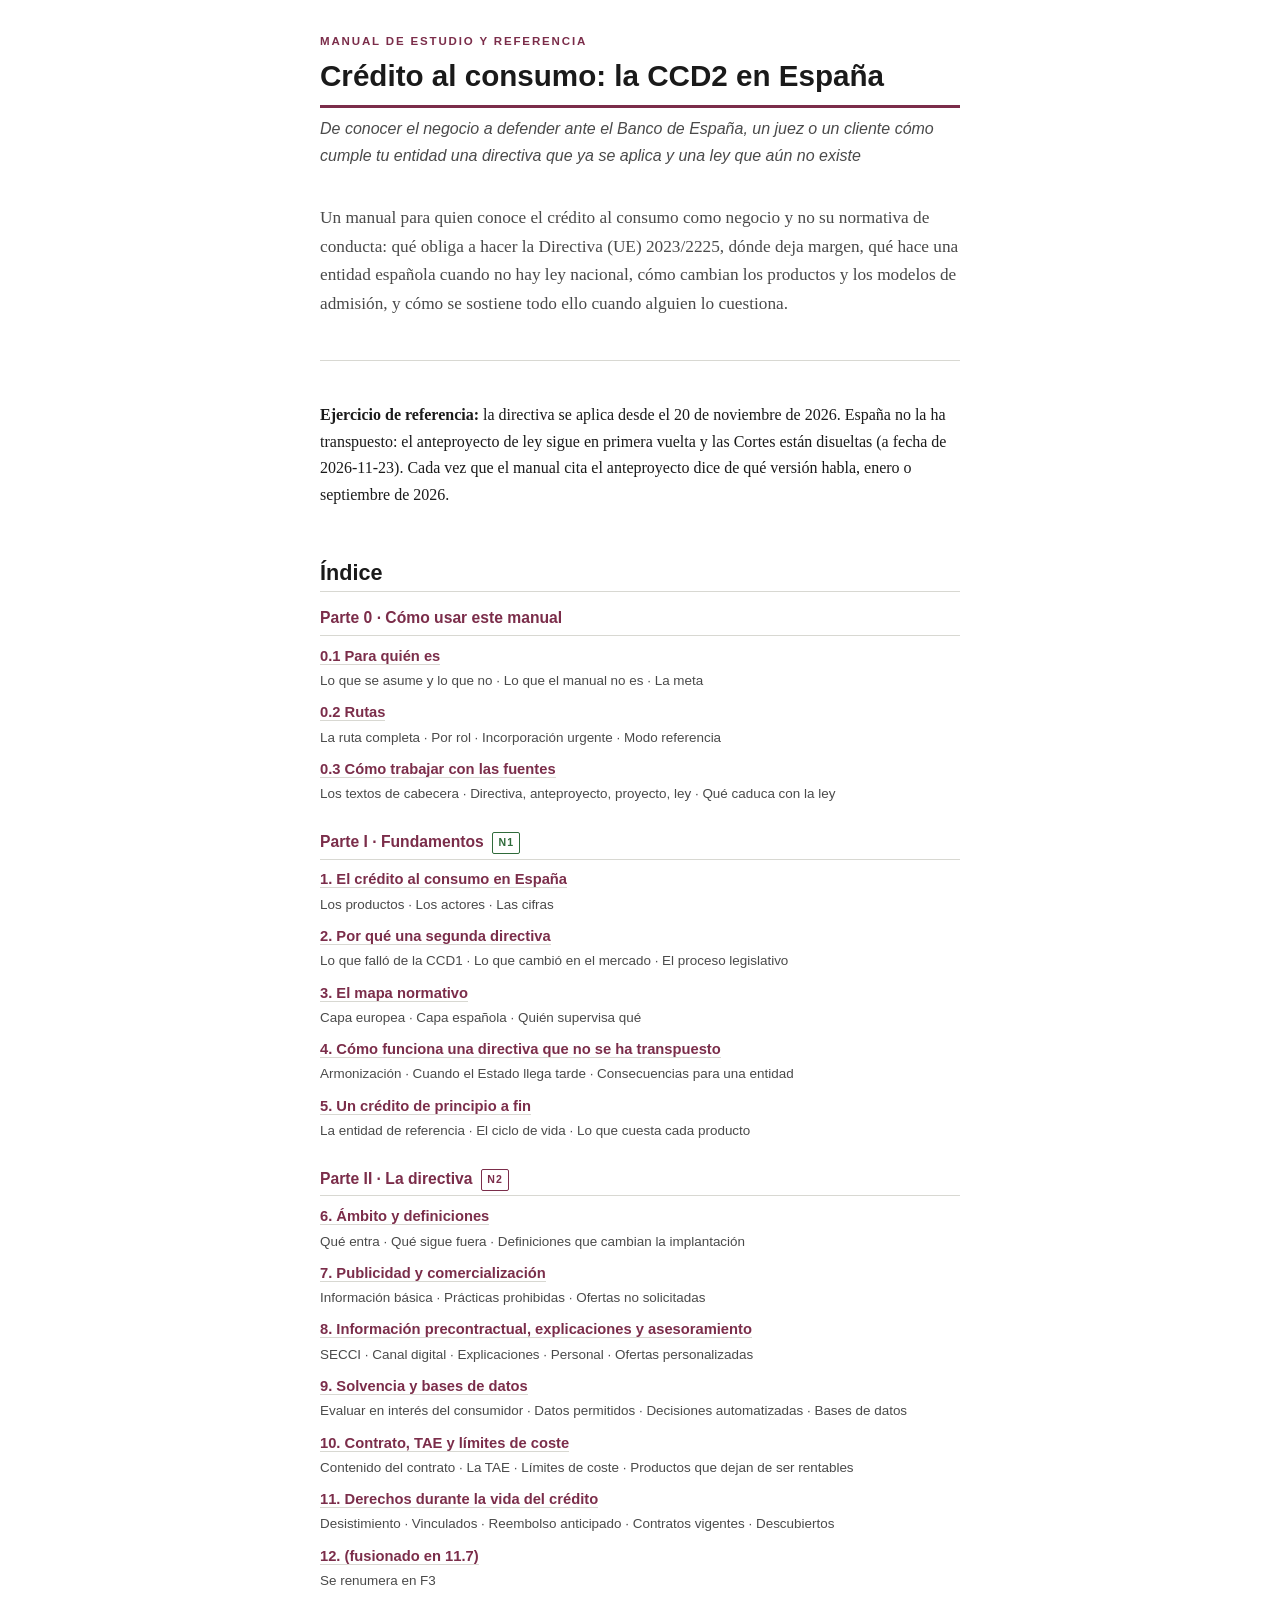
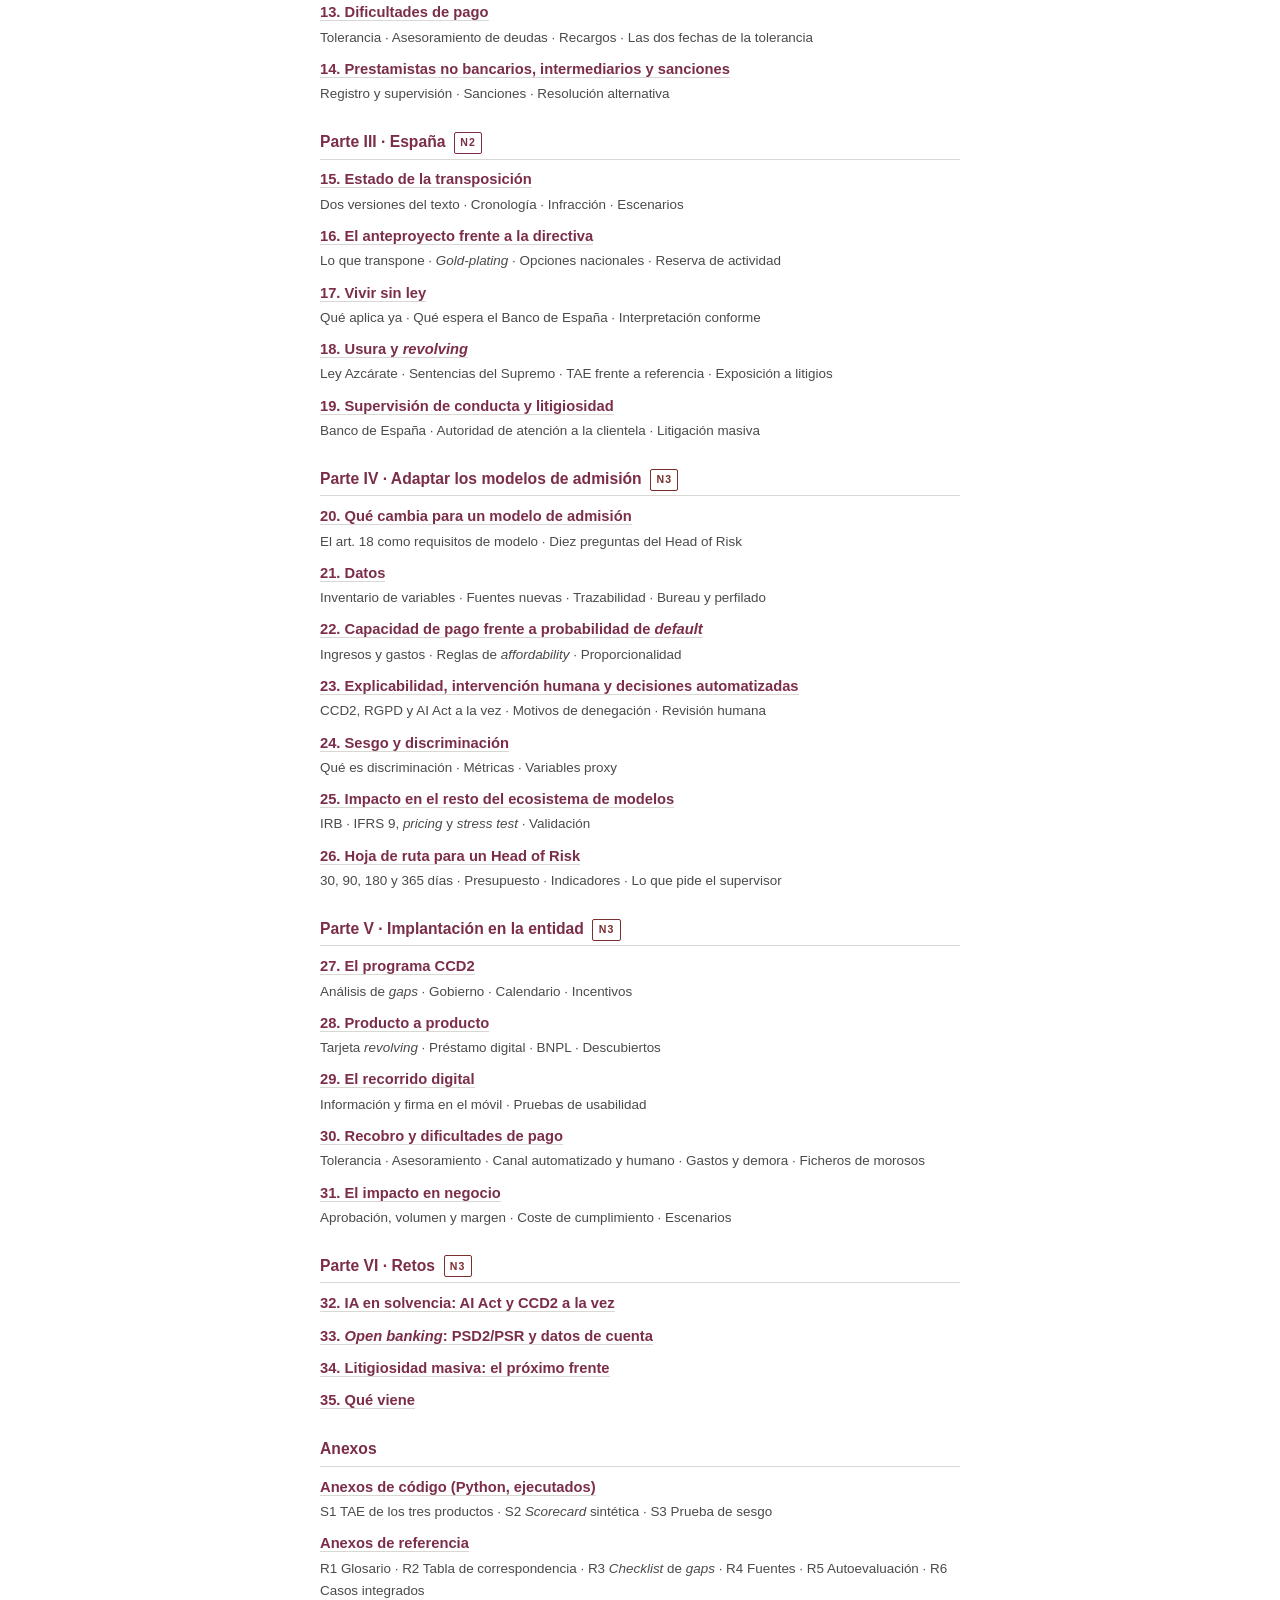
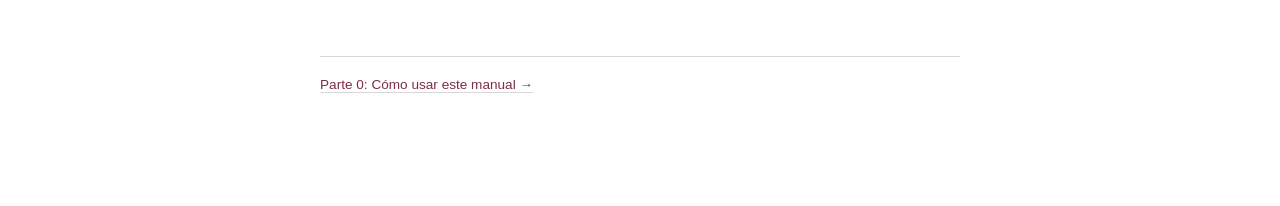
==== manual/index.html @ 19688d90 "F3: base del manual (acento burdeos, index, parte 0, revision.py) Co-Authored-By: Claude Sonnet 5.5 " ====
<!DOCTYPE html>
<html lang="es">
<head>
<meta charset="utf-8">
<meta name="viewport" content="width=device-width, initial-scale=1">
<title>Manual de Crédito al Consumo (CCD2)</title>
<link rel="stylesheet" href="estilo.css">
</head>
<body>

<header id="portada">
  <p class="eyebrow">Manual de estudio y referencia</p>
  <h1 style="page-break-before:auto">Crédito al consumo: la CCD2 en España</h1>
  <p class="subtitulo">De conocer el negocio a defender ante el Banco de España, un juez o un cliente cómo cumple tu entidad una directiva que ya se aplica y una ley que aún no existe</p>
  <p class="lead">Un manual para quien conoce el crédito al consumo como negocio y no su normativa de conducta: qué obliga a hacer la Directiva (UE) 2023/2225, dónde deja margen, qué hace una entidad española cuando no hay ley nacional, cómo cambian los productos y los modelos de admisión, y cómo se sostiene todo ello cuando alguien lo cuestiona.</p>
</header>

<hr/>

<p><strong>Ejercicio de referencia:</strong> la directiva se aplica desde el 20 de noviembre de 2026. España no la ha transpuesto: el anteproyecto de ley sigue en primera vuelta y las Cortes están disueltas (a fecha de 2026-11-23). Cada vez que el manual cita el anteproyecto dice de qué versión habla, enero o septiembre de 2026.</p>

<h2 id="indice">Índice</h2>

<nav class="toc">
<ol>

<li>
<span class="parte">Parte 0 · Cómo usar este manual</span>
<ol>
  <li><a href="parte-00.html#s0-1" class="cap">0.1 Para quién es</a>
    <span class="secs">Lo que se asume y lo que no · Lo que el manual no es · La meta</span></li>
  <li><a href="parte-00.html#s0-2" class="cap">0.2 Rutas</a>
    <span class="secs">La ruta completa · Por rol · Incorporación urgente · Modo referencia</span></li>
  <li><a href="parte-00.html#s0-3" class="cap">0.3 Cómo trabajar con las fuentes</a>
    <span class="secs">Los textos de cabecera · Directiva, anteproyecto, proyecto, ley · Qué caduca con la ley</span></li>
</ol>
</li>

<li>
<span class="parte">Parte I · Fundamentos <span class="nivel n1">N1</span></span>
<ol>
  <li><a href="parte-01.html#cap1" class="cap">1. El crédito al consumo en España</a>
    <span class="secs">Los productos · Los actores · Las cifras</span></li>
  <li><a href="parte-01.html#cap2" class="cap">2. Por qué una segunda directiva</a>
    <span class="secs">Lo que falló de la CCD1 · Lo que cambió en el mercado · El proceso legislativo</span></li>
  <li><a href="parte-01.html#cap3" class="cap">3. El mapa normativo</a>
    <span class="secs">Capa europea · Capa española · Quién supervisa qué</span></li>
  <li><a href="parte-01.html#cap4" class="cap">4. Cómo funciona una directiva que no se ha transpuesto</a>
    <span class="secs">Armonización · Cuando el Estado llega tarde · Consecuencias para una entidad</span></li>
  <li><a href="parte-01.html#cap5" class="cap">5. Un crédito de principio a fin</a>
    <span class="secs">La entidad de referencia · El ciclo de vida · Lo que cuesta cada producto</span></li>
</ol>
</li>

<li>
<span class="parte">Parte II · La directiva <span class="nivel n2">N2</span></span>
<ol>
  <li><a href="parte-02.html#cap6" class="cap">6. Ámbito y definiciones</a>
    <span class="secs">Qué entra · Qué sigue fuera · Definiciones que cambian la implantación</span></li>
  <li><a href="parte-02.html#cap7" class="cap">7. Publicidad y comercialización</a>
    <span class="secs">Información básica · Prácticas prohibidas · Ofertas no solicitadas</span></li>
  <li><a href="parte-02.html#cap8" class="cap">8. Información precontractual, explicaciones y asesoramiento</a>
    <span class="secs">SECCI · Canal digital · Explicaciones · Personal · Ofertas personalizadas</span></li>
  <li><a href="parte-02.html#cap9" class="cap">9. Solvencia y bases de datos</a>
    <span class="secs">Evaluar en interés del consumidor · Datos permitidos · Decisiones automatizadas · Bases de datos</span></li>
  <li><a href="parte-02.html#cap10" class="cap">10. Contrato, TAE y límites de coste</a>
    <span class="secs">Contenido del contrato · La TAE · Límites de coste · Productos que dejan de ser rentables</span></li>
  <li><a href="parte-02.html#cap11" class="cap">11. Derechos durante la vida del crédito</a>
    <span class="secs">Desistimiento · Vinculados · Reembolso anticipado · Contratos vigentes · Descubiertos</span></li>
  <li><a href="parte-02.html#cap12" class="cap">12. (fusionado en 11.7)</a>
    <span class="secs">Se renumera en F3</span></li>
  <li><a href="parte-02.html#cap13" class="cap">13. Dificultades de pago</a>
    <span class="secs">Tolerancia · Asesoramiento de deudas · Recargos · Las dos fechas de la tolerancia</span></li>
  <li><a href="parte-02.html#cap14" class="cap">14. Prestamistas no bancarios, intermediarios y sanciones</a>
    <span class="secs">Registro y supervisión · Sanciones · Resolución alternativa</span></li>
</ol>
</li>

<li>
<span class="parte">Parte III · España <span class="nivel n2">N2</span></span>
<ol>
  <li><a href="parte-03.html#cap15" class="cap">15. Estado de la transposición</a>
    <span class="secs">Dos versiones del texto · Cronología · Infracción · Escenarios</span></li>
  <li><a href="parte-03.html#cap16" class="cap">16. El anteproyecto frente a la directiva</a>
    <span class="secs">Lo que transpone · <i>Gold-plating</i> · Opciones nacionales · Reserva de actividad</span></li>
  <li><a href="parte-03.html#cap17" class="cap">17. Vivir sin ley</a>
    <span class="secs">Qué aplica ya · Qué espera el Banco de España · Interpretación conforme</span></li>
  <li><a href="parte-03.html#cap18" class="cap">18. Usura y <i>revolving</i></a>
    <span class="secs">Ley Azcárate · Sentencias del Supremo · TAE frente a referencia · Exposición a litigios</span></li>
  <li><a href="parte-03.html#cap19" class="cap">19. Supervisión de conducta y litigiosidad</a>
    <span class="secs">Banco de España · Autoridad de atención a la clientela · Litigación masiva</span></li>
</ol>
</li>

<li>
<span class="parte">Parte IV · Adaptar los modelos de admisión <span class="nivel n3">N3</span></span>
<ol>
  <li><a href="parte-04.html#cap20" class="cap">20. Qué cambia para un modelo de admisión</a>
    <span class="secs">El art. 18 como requisitos de modelo · Diez preguntas del Head of Risk</span></li>
  <li><a href="parte-04.html#cap21" class="cap">21. Datos</a>
    <span class="secs">Inventario de variables · Fuentes nuevas · Trazabilidad · Bureau y perfilado</span></li>
  <li><a href="parte-04.html#cap22" class="cap">22. Capacidad de pago frente a probabilidad de <i>default</i></a>
    <span class="secs">Ingresos y gastos · Reglas de <i>affordability</i> · Proporcionalidad</span></li>
  <li><a href="parte-04.html#cap23" class="cap">23. Explicabilidad, intervención humana y decisiones automatizadas</a>
    <span class="secs">CCD2, RGPD y AI Act a la vez · Motivos de denegación · Revisión humana</span></li>
  <li><a href="parte-04.html#cap24" class="cap">24. Sesgo y discriminación</a>
    <span class="secs">Qué es discriminación · Métricas · Variables proxy</span></li>
  <li><a href="parte-04.html#cap25" class="cap">25. Impacto en el resto del ecosistema de modelos</a>
    <span class="secs">IRB · IFRS 9, <i>pricing</i> y <i>stress test</i> · Validación</span></li>
  <li><a href="parte-04.html#cap26" class="cap">26. Hoja de ruta para un Head of Risk</a>
    <span class="secs">30, 90, 180 y 365 días · Presupuesto · Indicadores · Lo que pide el supervisor</span></li>
</ol>
</li>

<li>
<span class="parte">Parte V · Implantación en la entidad <span class="nivel n3">N3</span></span>
<ol>
  <li><a href="parte-05.html#cap27" class="cap">27. El programa CCD2</a>
    <span class="secs">Análisis de <i>gaps</i> · Gobierno · Calendario · Incentivos</span></li>
  <li><a href="parte-05.html#cap28" class="cap">28. Producto a producto</a>
    <span class="secs">Tarjeta <i>revolving</i> · Préstamo digital · BNPL · Descubiertos</span></li>
  <li><a href="parte-05.html#cap29" class="cap">29. El recorrido digital</a>
    <span class="secs">Información y firma en el móvil · Pruebas de usabilidad</span></li>
  <li><a href="parte-05.html#cap30" class="cap">30. Recobro y dificultades de pago</a>
    <span class="secs">Tolerancia · Asesoramiento · Canal automatizado y humano · Gastos y demora · Ficheros de morosos</span></li>
  <li><a href="parte-05.html#cap31" class="cap">31. El impacto en negocio</a>
    <span class="secs">Aprobación, volumen y margen · Coste de cumplimiento · Escenarios</span></li>
</ol>
</li>

<li>
<span class="parte">Parte VI · Retos <span class="nivel n3">N3</span></span>
<ol>
  <li><a href="parte-06.html#cap32" class="cap">32. IA en solvencia: AI Act y CCD2 a la vez</a></li>
  <li><a href="parte-06.html#cap33" class="cap">33. <i>Open banking</i>: PSD2/PSR y datos de cuenta</a></li>
  <li><a href="parte-06.html#cap34" class="cap">34. Litigiosidad masiva: el próximo frente</a></li>
  <li><a href="parte-06.html#cap35" class="cap">35. Qué viene</a></li>
</ol>
</li>

<li>
<span class="parte">Anexos</span>
<ol>
  <li><a href="anexos-codigo.html" class="cap">Anexos de código (Python, ejecutados)</a>
    <span class="secs">S1 TAE de los tres productos · S2 <i>Scorecard</i> sintética · S3 Prueba de sesgo</span></li>
  <li><a href="anexos-referencia.html" class="cap">Anexos de referencia</a>
    <span class="secs">R1 Glosario · R2 Tabla de correspondencia · R3 <i>Checklist</i> de <i>gaps</i> · R4 Fuentes · R5 Autoevaluación · R6 Casos integrados</span></li>
</ol>
</li>

</ol>
</nav>

<nav class="nav">
<p><a href="parte-00.html">Parte 0: Cómo usar este manual →</a></p>
</nav>

</body>
</html>
---- manual/estilo.css ----
/* ============================================================
   Manual de Credito al Consumo: la CCD2 en Espana
   Hoja de estilo compartida (derivada de la del manual IRB) — compatible con navegador y EPUB
   Evita grid/flex avanzado por compatibilidad con lectores e-ink
   ============================================================ */

:root {
  --tinta:        #1a1a1a;
  --tinta-suave:  #4a4a4a;
  --papel:        #ffffff;
  --regla:        #d8d8d2;
  --acento:       #7b2d4a;
  --acento-claro: #f6eaef;
}

body {
  font-family: "Iowan Old Style", "Palatino Linotype", Palatino, Georgia, "Times New Roman", serif;
  font-size: 1rem;
  line-height: 1.65;
  color: var(--tinta);
  background: var(--papel);
  max-width: 40em;
  margin: 0 auto;
  padding: 2em 1.4em 6em 1.4em;
  hyphens: auto;
  text-align: left;
}

/* ---------- Titulares ---------- */

h1, h2, h3, h4, h5 {
  font-family: "Helvetica Neue", Helvetica, Arial, sans-serif;
  font-weight: 600;
  line-height: 1.25;
  color: var(--tinta);
  page-break-after: avoid;
}

h1 {
  font-size: 1.85rem;
  margin: 0 0 0.2em 0;
  padding-bottom: 0.35em;
  border-bottom: 3px solid var(--acento);
  page-break-before: always;
}

h2 {
  font-size: 1.35rem;
  margin: 2.4em 0 0.6em 0;
  padding-bottom: 0.2em;
  border-bottom: 1px solid var(--regla);
}

h3 {
  font-size: 1.1rem;
  margin: 1.9em 0 0.5em 0;
  color: var(--acento);
}

h4 {
  font-size: 0.98rem;
  margin: 1.5em 0 0.4em 0;
  color: var(--tinta-suave);
  font-weight: 600;
}

/* Antetítulo de parte / capítulo */
.eyebrow {
  font-family: "Helvetica Neue", Helvetica, Arial, sans-serif;
  font-size: 0.72rem;
  letter-spacing: 0.16em;
  text-transform: uppercase;
  color: var(--acento);
  margin: 0 0 0.6em 0;
  font-weight: 700;
}

.subtitulo {
  font-family: "Helvetica Neue", Helvetica, Arial, sans-serif;
  font-size: 1rem;
  font-weight: 400;
  color: var(--tinta-suave);
  margin: 0.5em 0 2.2em 0;
  font-style: italic;
}

/* ---------- Texto ---------- */

p { margin: 0 0 1em 0; }

ul, ol { margin: 0 0 1.1em 0; padding-left: 1.5em; }
li { margin-bottom: 0.4em; }

strong { font-weight: 700; }
em { font-style: italic; }

a { color: var(--acento); text-decoration: none; border-bottom: 1px solid var(--regla); }
a:hover { border-bottom-color: var(--acento); }

blockquote {
  margin: 1.4em 0;
  padding: 0.2em 0 0.2em 1.2em;
  border-left: 3px solid var(--regla);
  color: var(--tinta-suave);
  font-style: italic;
}

hr {
  border: 0;
  border-top: 1px solid var(--regla);
  margin: 2.6em 0;
}

code, kbd {
  font-family: "SF Mono", Consolas, "Liberation Mono", Menlo, monospace;
  font-size: 0.86em;
  background: #f4f4f1;
  padding: 0.1em 0.32em;
  border-radius: 2px;
}

pre {
  font-family: "SF Mono", Consolas, "Liberation Mono", Menlo, monospace;
  font-size: 0.82rem;
  line-height: 1.5;
  background: #f7f7f4;
  border: 1px solid var(--regla);
  border-left: 3px solid var(--acento);
  padding: 0.9em 1em;
  overflow-x: auto;
  margin: 1.3em 0;
}
pre code { background: none; padding: 0; font-size: 1em; }

/* Salida de programa: se distingue del codigo fuente */
pre.salida {
  background: #f0f2f0;
  border-left-color: #4a4a4a;
  color: #2a2a2a;
  font-size: 0.78rem;
}
pre.salida::before {
  content: "salida";
  display: block;
  font-family: "Helvetica Neue", Helvetica, Arial, sans-serif;
  font-size: 0.62rem;
  letter-spacing: 0.14em;
  text-transform: uppercase;
  color: #8a8a8a;
  margin-bottom: 0.5em;
}

/* ---------- Tablas ---------- */

.tabla-scroll { overflow-x: auto; margin: 1.4em 0; }

table {
  border-collapse: collapse;
  width: 100%;
  font-size: 0.88rem;
  font-family: "Helvetica Neue", Helvetica, Arial, sans-serif;
}

th {
  text-align: left;
  font-weight: 600;
  background: var(--acento-claro);
  border-bottom: 2px solid var(--acento);
  padding: 0.55em 0.7em;
  vertical-align: bottom;
}

td {
  padding: 0.55em 0.7em;
  border-bottom: 1px solid var(--regla);
  vertical-align: top;
}

caption {
  caption-side: bottom;
  font-size: 0.8rem;
  color: var(--tinta-suave);
  text-align: left;
  padding-top: 0.6em;
  font-style: italic;
}

/* ============================================================
   BLOQUES MARCADOS — el sistema editorial del manual
   ============================================================ */

.bloque {
  margin: 1.5em 0;
  padding: 0.9em 1.1em;
  border-left: 4px solid var(--regla);
  background: #fafaf8;
  page-break-inside: avoid;
}

.bloque > .etiqueta {
  display: block;
  font-family: "Helvetica Neue", Helvetica, Arial, sans-serif;
  font-size: 0.68rem;
  font-weight: 700;
  letter-spacing: 0.13em;
  text-transform: uppercase;
  margin-bottom: 0.5em;
}

.bloque p:last-child, .bloque ul:last-child, .bloque ol:last-child { margin-bottom: 0; }

.b-norma   { border-left-color: #3f5f8f; background: #f2f5fa; }
.b-norma   > .etiqueta { color: #3f5f8f; }

.b-porque  { border-left-color: #6b4f9e; background: #f6f3fb; }
.b-porque  > .etiqueta { color: #6b4f9e; }

.b-margen  { border-left-color: #b07d1a; background: #fdf8ec; }
.b-margen  > .etiqueta { color: #8a6112; }

.b-palanca { border-left-color: #14524a; background: #eef5f3; }
.b-palanca > .etiqueta { color: #14524a; }

.b-trampa  { border-left-color: #a83232; background: #fbf1f1; }
.b-trampa  > .etiqueta { color: #a83232; }

.b-numeros { border-left-color: #4a4a4a; background: #f4f4f2; }
.b-numeros > .etiqueta { color: #4a4a4a; }

.b-codigo  { border-left-color: #1f6f8b; background: #eef6f8; }
.b-codigo  > .etiqueta { color: #1f6f8b; }

.b-defensa { border-left-color: #2f6b3a; background: #f0f6f1; }
.b-defensa > .etiqueta { color: #2f6b3a; }

/* Prospectivo: doble borde para señalar que su contenido caduca antes que el resto */
.b-viene   { border-left-color: #7a3f9e; background: #f8f4fc; border-top: 1px dashed #c3a6d9; }
.b-viene   > .etiqueta { color: #7a3f9e; }


/* Situacion con el supervisor: el bloque propio de este manual */
.b-caso    { border-left-color: #9c4a1a; background: #fcf3ec; }
.b-caso    > .etiqueta { color: #9c4a1a; }
.b-caso dl { margin: 0; }
.b-caso dt {
  font-family: "Helvetica Neue", Helvetica, Arial, sans-serif;
  font-size: 0.78rem;
  font-weight: 700;
  margin-top: 0.6em;
}
.b-caso dt:first-child { margin-top: 0; }
.b-caso dd { margin: 0.15em 0 0 0; }

/* Glosario del anexo R1 */
dl.glosario dt {
  font-family: "Helvetica Neue", Helvetica, Arial, sans-serif;
  font-weight: 700;
  font-size: 0.9rem;
  margin-top: 0.8em;
}
dl.glosario dd { margin: 0.15em 0 0 1.2em; }

/* ---------- Niveles de lectura ---------- */

.nivel {
  display: inline-block;
  font-family: "Helvetica Neue", Helvetica, Arial, sans-serif;
  font-size: 0.66rem;
  font-weight: 700;
  letter-spacing: 0.1em;
  text-transform: uppercase;
  padding: 0.12em 0.5em;
  border: 1px solid currentColor;
  border-radius: 2px;
  vertical-align: middle;
  margin-left: 0.4em;
}
.n1 { color: #2f6b3a; }
.n2 { color: #7b2d4a; }
.n3 { color: #7a2f2f; }

/* Cierre de parte: lo que deberias saber hacer */
.objetivos {
  margin: 2.4em 0 1.5em 0;
  padding: 1em 1.2em;
  border: 1px solid var(--regla);
  border-top: 3px solid var(--acento);
  page-break-inside: avoid;
}
.objetivos > .etiqueta {
  display: block;
  font-family: "Helvetica Neue", Helvetica, Arial, sans-serif;
  font-size: 0.68rem;
  font-weight: 700;
  letter-spacing: 0.13em;
  text-transform: uppercase;
  color: var(--acento);
  margin-bottom: 0.5em;
}
.objetivos ul:last-child { margin-bottom: 0; }

/* ---------- Notas al pie ---------- */

sup.nota { font-size: 0.7em; line-height: 0; vertical-align: super; }
sup.nota a { border-bottom: none; font-weight: 600; }

.notas {
  margin-top: 3.5em;
  padding-top: 1.2em;
  border-top: 1px solid var(--regla);
  font-size: 0.82rem;
  line-height: 1.55;
  color: var(--tinta-suave);
}
.notas h2 {
  font-size: 0.72rem;
  letter-spacing: 0.14em;
  text-transform: uppercase;
  border: none;
  margin: 0 0 0.9em 0;
  color: var(--tinta-suave);
}
.notas ol { padding-left: 1.4em; }
.notas li { margin-bottom: 0.7em; }
.notas li:target { background: #fdf8ec; }

/* ---------- Índice ---------- */

.toc { font-family: "Helvetica Neue", Helvetica, Arial, sans-serif; font-size: 0.92rem; }
.toc ol { list-style: none; padding-left: 0; }
.toc > ol > li { margin-bottom: 1.6em; }
.toc .parte {
  font-weight: 700;
  font-size: 0.98rem;
  display: block;
  margin-bottom: 0.5em;
  color: var(--acento);
  border-bottom: 1px solid var(--regla);
  padding-bottom: 0.25em;
}
.toc ol ol { padding-left: 0; margin-top: 0.4em; }
.toc ol ol li { margin-bottom: 0.55em; }
.toc .cap { font-weight: 600; }
.toc .secs { display: block; font-size: 0.84rem; color: var(--tinta-suave); font-weight: 400; margin-top: 0.15em; }

/* ---------- Navegación entre partes ---------- */

.nav {
  margin-top: 4em;
  padding-top: 1.2em;
  border-top: 1px solid var(--regla);
  font-family: "Helvetica Neue", Helvetica, Arial, sans-serif;
  font-size: 0.85rem;
}

/* ---------- Utilidades ---------- */

.lead { font-size: 1.08rem; color: var(--tinta-suave); }
.small { font-size: 0.85rem; color: var(--tinta-suave); }
.centrado { text-align: center; }

/* ---------- Modo oscuro ---------- */

@media (prefers-color-scheme: dark) {
  :root {
    --tinta:       #e6e4df;
    --tinta-suave: #a9a6a0;
    --papel:       #16181a;
    --regla:       #34383c;
    --acento:      #e19ab4;
    --acento-claro:#2b1a23;
  }
  h1, h2, h3, h4 { color: var(--tinta); }
  h3 { color: var(--acento); }
  code, kbd { background: #24272a; }
  pre { background: #1c1f22; }
  pre.salida { background: #191b1d; color: #c8c6c1; border-left-color: #6a6a6a; }
  pre.salida::before { color: #7a7a7a; }
  th { background: var(--acento-claro); }
  .bloque { background: #1c1f22; }
  .b-norma   { background: #1a2029; border-left-color: #6a8ec0; }
  .b-norma   > .etiqueta { color: #8fb0dd; }
  .b-porque  { background: #221d2b; border-left-color: #9b83c9; }
  .b-porque  > .etiqueta { color: #b6a2de; }
  .b-margen  { background: #2a2418; border-left-color: #d4a63f; }
  .b-margen  > .etiqueta { color: #e0bd6a; }
  .b-palanca { background: #172523; border-left-color: #5fbfae; }
  .b-palanca > .etiqueta { color: #7ed3c3; }
  .b-trampa  { background: #2a1c1c; border-left-color: #d16a6a; }
  .b-trampa  > .etiqueta { color: #e08c8c; }
  .b-numeros { background: #202224; border-left-color: #8d8d8d; }
  .b-numeros > .etiqueta { color: #b0b0b0; }
  .b-codigo  { background: #17242a; border-left-color: #56a4c0; }
  .b-codigo  > .etiqueta { color: #7ec2da; }
  .b-defensa { background: #1a2620; border-left-color: #5ba86e; }
  .b-defensa > .etiqueta { color: #86c99a; }
  .b-viene   { background: #221a2b; border-left-color: #a370ce; border-top-color: #4a3560; }
  .b-viene   > .etiqueta { color: #bd94e0; }
  .b-caso    { background: #2a1e16; border-left-color: #d0844f; }
  .b-caso    > .etiqueta { color: #e3a173; }
  .n1 { color: #86c99a; }
  .n2 { color: #e19ab4; }
  .n3 { color: #e08c8c; }
  .notas li:target { background: #2a2418; }
}
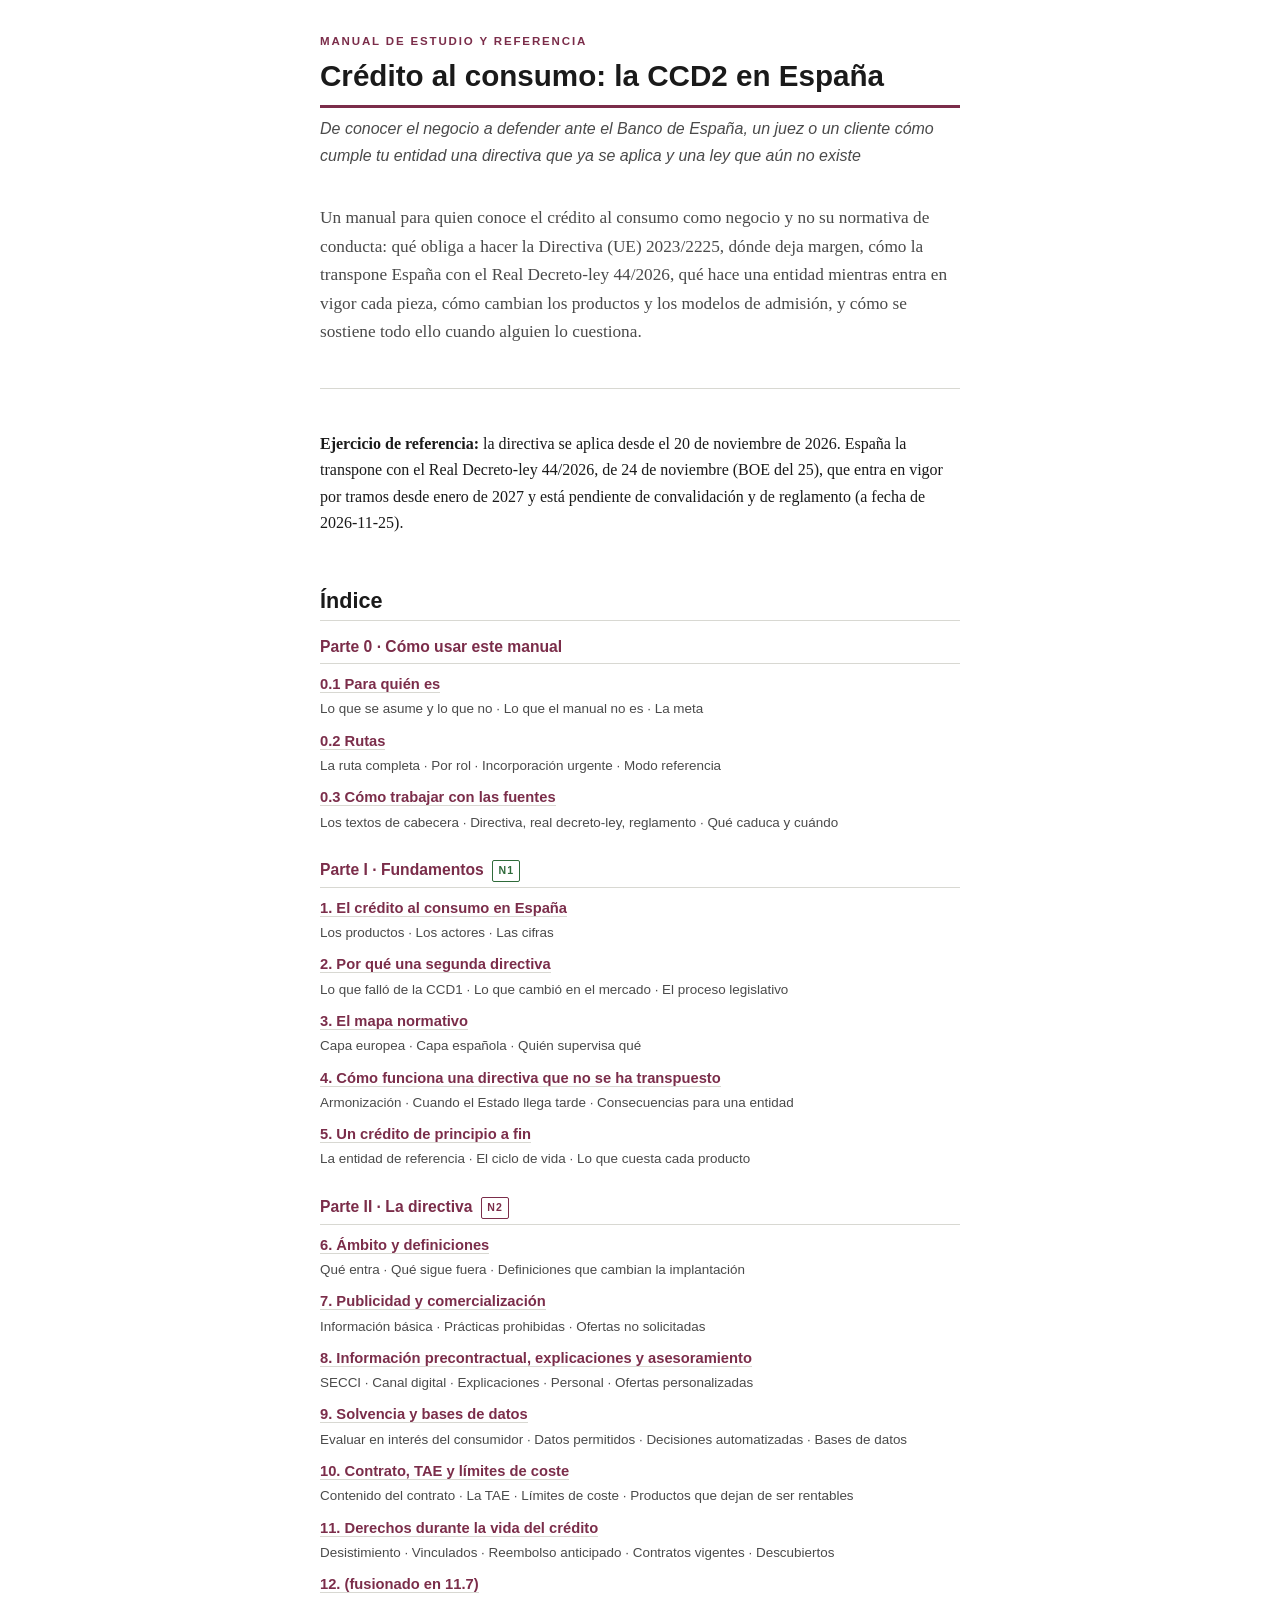
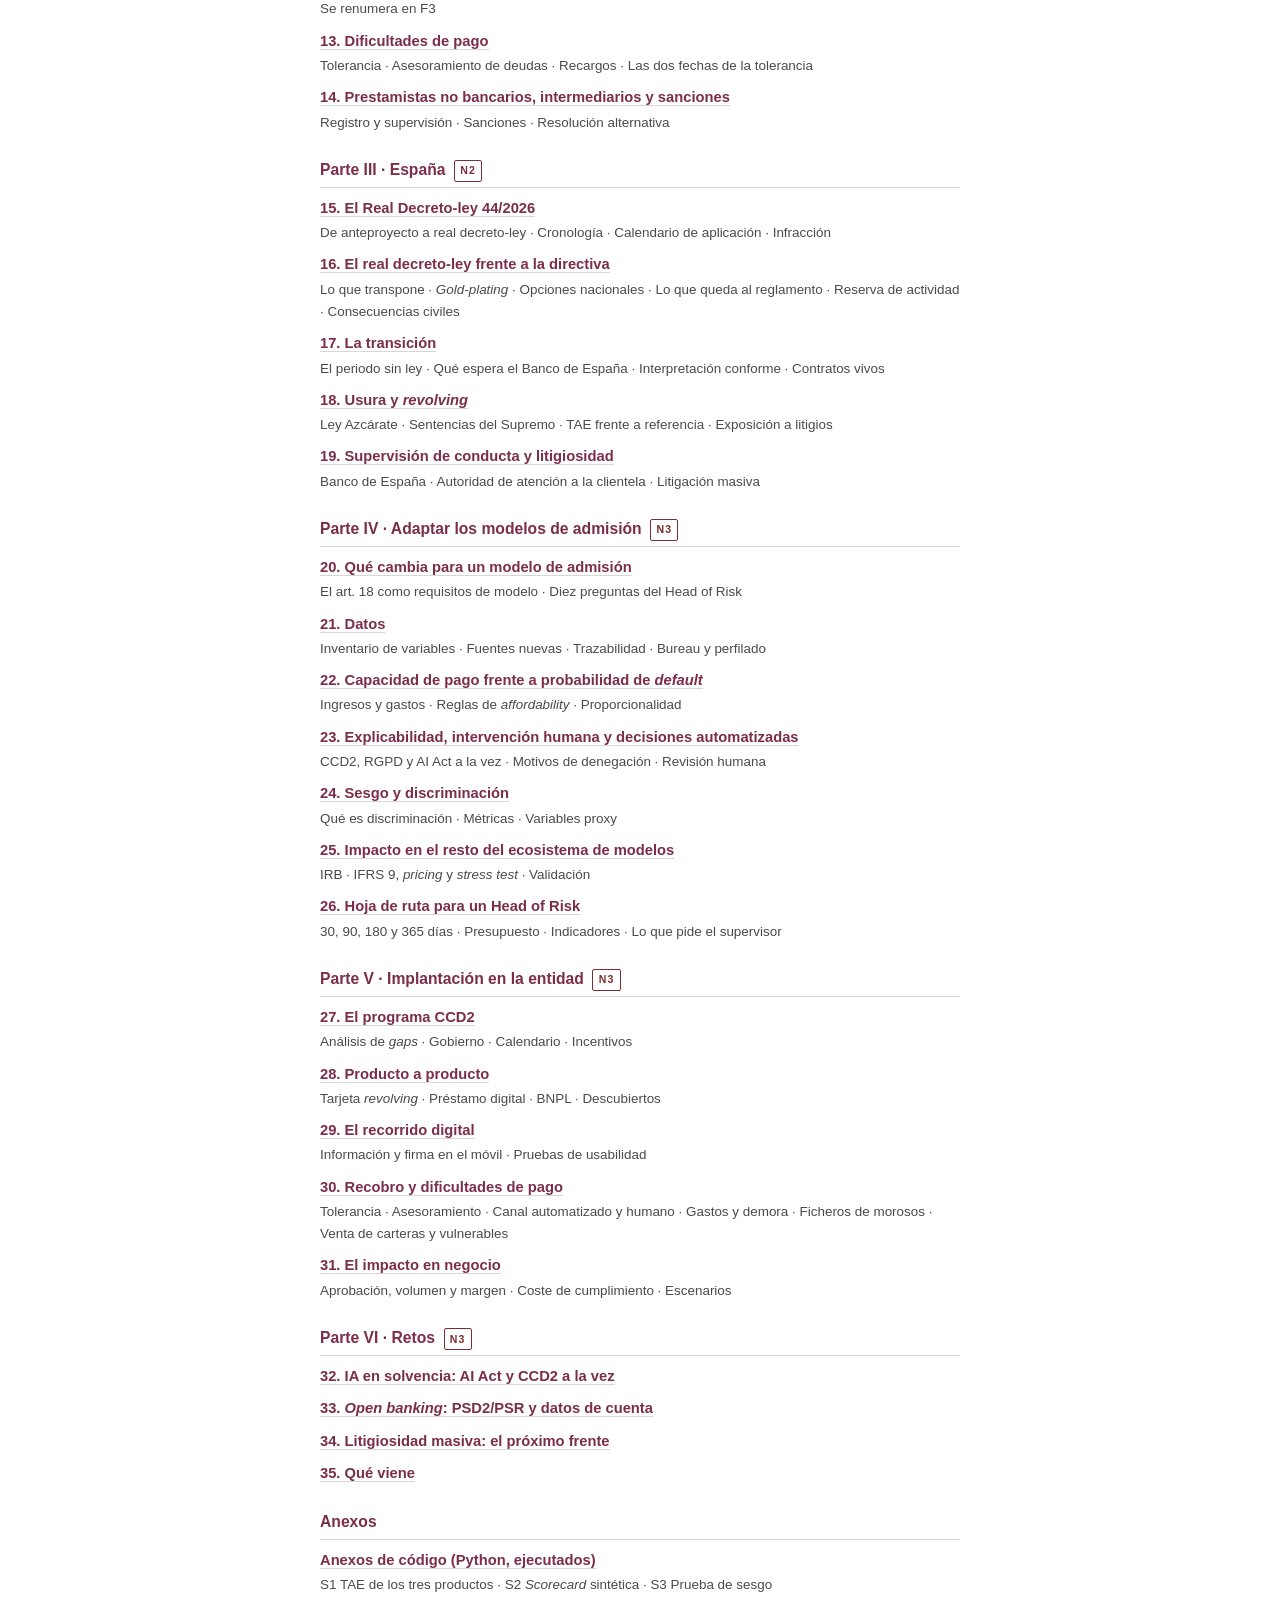
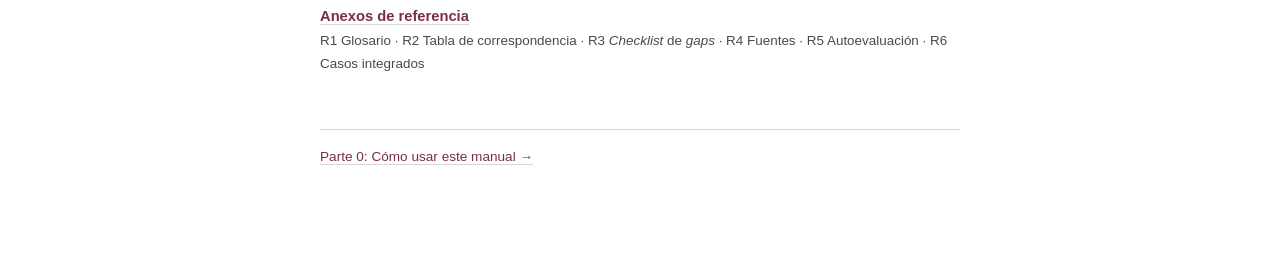
==== commit 1eedc950: "Actualización por el Real Decreto-ley 44/2026 (BOE 25-nov-2026) Nota R7 con la lectura del BOE. Part" ====
--- a/manual/index.html
+++ b/manual/index.html
@@ -12,12 +12,12 @@
   <p class="eyebrow">Manual de estudio y referencia</p>
   <h1 style="page-break-before:auto">Crédito al consumo: la CCD2 en España</h1>
   <p class="subtitulo">De conocer el negocio a defender ante el Banco de España, un juez o un cliente cómo cumple tu entidad una directiva que ya se aplica y una ley que aún no existe</p>
-  <p class="lead">Un manual para quien conoce el crédito al consumo como negocio y no su normativa de conducta: qué obliga a hacer la Directiva (UE) 2023/2225, dónde deja margen, qué hace una entidad española cuando no hay ley nacional, cómo cambian los productos y los modelos de admisión, y cómo se sostiene todo ello cuando alguien lo cuestiona.</p>
+  <p class="lead">Un manual para quien conoce el crédito al consumo como negocio y no su normativa de conducta: qué obliga a hacer la Directiva (UE) 2023/2225, dónde deja margen, cómo la transpone España con el Real Decreto-ley 44/2026, qué hace una entidad mientras entra en vigor cada pieza, cómo cambian los productos y los modelos de admisión, y cómo se sostiene todo ello cuando alguien lo cuestiona.</p>
 </header>
 
 <hr/>
 
-<p><strong>Ejercicio de referencia:</strong> la directiva se aplica desde el 20 de noviembre de 2026. España no la ha transpuesto: el anteproyecto de ley sigue en primera vuelta y las Cortes están disueltas (a fecha de 2026-11-23). Cada vez que el manual cita el anteproyecto dice de qué versión habla, enero o septiembre de 2026.</p>
+<p><strong>Ejercicio de referencia:</strong> la directiva se aplica desde el 20 de noviembre de 2026. España la transpone con el Real Decreto-ley 44/2026, de 24 de noviembre (BOE del 25), que entra en vigor por tramos desde enero de 2027 y está pendiente de convalidación y de reglamento (a fecha de 2026-11-25).</p>
 
 <h2 id="indice">Índice</h2>
 
@@ -32,7 +32,7 @@
   <li><a href="parte-00.html#s0-2" class="cap">0.2 Rutas</a>
     <span class="secs">La ruta completa · Por rol · Incorporación urgente · Modo referencia</span></li>
   <li><a href="parte-00.html#s0-3" class="cap">0.3 Cómo trabajar con las fuentes</a>
-    <span class="secs">Los textos de cabecera · Directiva, anteproyecto, proyecto, ley · Qué caduca con la ley</span></li>
+    <span class="secs">Los textos de cabecera · Directiva, real decreto-ley, reglamento · Qué caduca y cuándo</span></li>
 </ol>
 </li>
 
@@ -79,12 +79,12 @@
 <li>
 <span class="parte">Parte III · España <span class="nivel n2">N2</span></span>
 <ol>
-  <li><a href="parte-03.html#cap15" class="cap">15. Estado de la transposición</a>
-    <span class="secs">Dos versiones del texto · Cronología · Infracción · Escenarios</span></li>
-  <li><a href="parte-03.html#cap16" class="cap">16. El anteproyecto frente a la directiva</a>
-    <span class="secs">Lo que transpone · <i>Gold-plating</i> · Opciones nacionales · Reserva de actividad</span></li>
-  <li><a href="parte-03.html#cap17" class="cap">17. Vivir sin ley</a>
-    <span class="secs">Qué aplica ya · Qué espera el Banco de España · Interpretación conforme</span></li>
+  <li><a href="parte-03.html#cap15" class="cap">15. El Real Decreto-ley 44/2026</a>
+    <span class="secs">De anteproyecto a real decreto-ley · Cronología · Calendario de aplicación · Infracción</span></li>
+  <li><a href="parte-03.html#cap16" class="cap">16. El real decreto-ley frente a la directiva</a>
+    <span class="secs">Lo que transpone · <i>Gold-plating</i> · Opciones nacionales · Lo que queda al reglamento · Reserva de actividad · Consecuencias civiles</span></li>
+  <li><a href="parte-03.html#cap17" class="cap">17. La transición</a>
+    <span class="secs">El periodo sin ley · Qué espera el Banco de España · Interpretación conforme · Contratos vivos</span></li>
   <li><a href="parte-03.html#cap18" class="cap">18. Usura y <i>revolving</i></a>
     <span class="secs">Ley Azcárate · Sentencias del Supremo · TAE frente a referencia · Exposición a litigios</span></li>
   <li><a href="parte-03.html#cap19" class="cap">19. Supervisión de conducta y litigiosidad</a>
@@ -122,7 +122,7 @@
   <li><a href="parte-05.html#cap29" class="cap">29. El recorrido digital</a>
     <span class="secs">Información y firma en el móvil · Pruebas de usabilidad</span></li>
   <li><a href="parte-05.html#cap30" class="cap">30. Recobro y dificultades de pago</a>
-    <span class="secs">Tolerancia · Asesoramiento · Canal automatizado y humano · Gastos y demora · Ficheros de morosos</span></li>
+    <span class="secs">Tolerancia · Asesoramiento · Canal automatizado y humano · Gastos y demora · Ficheros de morosos · Venta de carteras y vulnerables</span></li>
   <li><a href="parte-05.html#cap31" class="cap">31. El impacto en negocio</a>
     <span class="secs">Aprobación, volumen y margen · Coste de cumplimiento · Escenarios</span></li>
 </ol>
--- a/manual/estilo.css
+++ b/manual/estilo.css
@@ -354,6 +354,8 @@
 }
 
 /* ---------- Utilidades ---------- */
+
+td.num, th.num { text-align: right; font-variant-numeric: tabular-nums; }
 
 .lead { font-size: 1.08rem; color: var(--tinta-suave); }
 .small { font-size: 0.85rem; color: var(--tinta-suave); }
